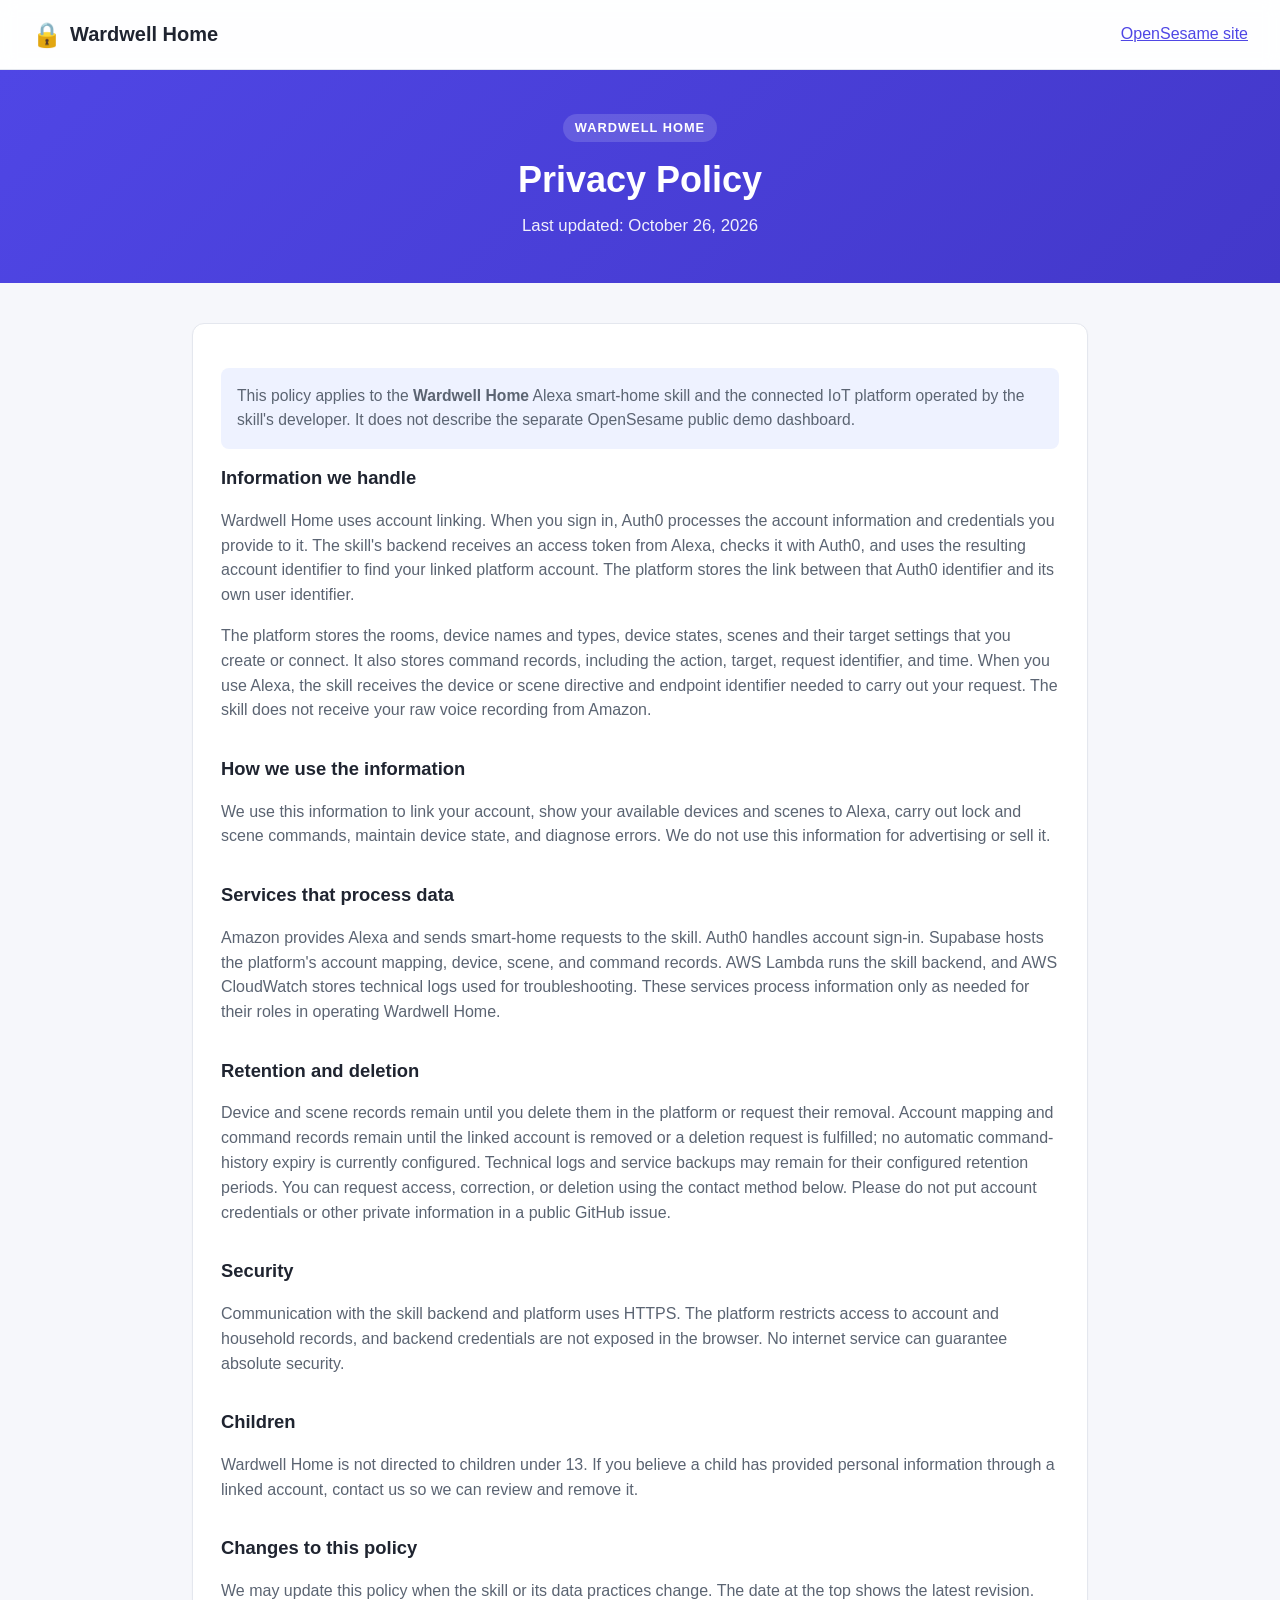
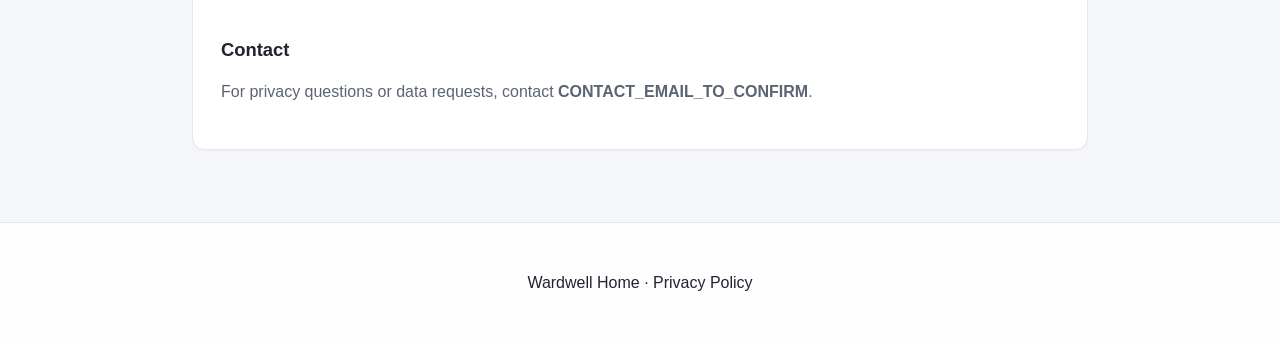
==== wardwell-privacy.html @ 1fcfd67d "Draft Wardwell Home privacy policy" ====
<!doctype html>
<html lang="en">
<head>
  <meta charset="utf-8">
  <meta name="viewport" content="width=device-width, initial-scale=1">
  <meta name="color-scheme" content="light dark">
  <title>Wardwell Home Privacy Policy</title>
  <meta name="description" content="How Wardwell Home handles account, device, scene, and Alexa request data.">
  <link rel="stylesheet" href="styles.css">
</head>
<body>
  <header class="site-header">
    <div class="brand"><span class="brand-icon" aria-hidden="true">🔒</span><span class="brand-name">Wardwell Home</span></div>
    <nav class="tabs" aria-label="Site"><a href="index.html">OpenSesame site</a></nav>
  </header>
  <section class="hero hero-compact">
    <div class="hero-inner">
      <span class="eyebrow">Wardwell Home</span>
      <h1>Privacy Policy</h1>
      <p class="hero-sub">Last updated: October 26, 2026</p>
    </div>
  </section>
  <main class="container">
    <section class="panel policy">
      <p class="policy-lede">This policy applies to the <strong>Wardwell Home</strong> Alexa smart-home skill and the connected IoT platform operated by the skill's developer. It does not describe the separate OpenSesame public demo dashboard.</p>

      <h2>Information we handle</h2>
      <p>Wardwell Home uses account linking. When you sign in, Auth0 processes the account information and credentials you provide to it. The skill's backend receives an access token from Alexa, checks it with Auth0, and uses the resulting account identifier to find your linked platform account. The platform stores the link between that Auth0 identifier and its own user identifier.</p>
      <p>The platform stores the rooms, device names and types, device states, scenes and their target settings that you create or connect. It also stores command records, including the action, target, request identifier, and time. When you use Alexa, the skill receives the device or scene directive and endpoint identifier needed to carry out your request. The skill does not receive your raw voice recording from Amazon.</p>

      <h2>How we use the information</h2>
      <p>We use this information to link your account, show your available devices and scenes to Alexa, carry out lock and scene commands, maintain device state, and diagnose errors. We do not use this information for advertising or sell it.</p>

      <h2>Services that process data</h2>
      <p>Amazon provides Alexa and sends smart-home requests to the skill. Auth0 handles account sign-in. Supabase hosts the platform's account mapping, device, scene, and command records. AWS Lambda runs the skill backend, and AWS CloudWatch stores technical logs used for troubleshooting. These services process information only as needed for their roles in operating Wardwell Home.</p>

      <h2>Retention and deletion</h2>
      <p>Device and scene records remain until you delete them in the platform or request their removal. Account mapping and command records remain until the linked account is removed or a deletion request is fulfilled; no automatic command-history expiry is currently configured. Technical logs and service backups may remain for their configured retention periods. You can request access, correction, or deletion using the contact method below. Please do not put account credentials or other private information in a public GitHub issue.</p>

      <h2>Security</h2>
      <p>Communication with the skill backend and platform uses HTTPS. The platform restricts access to account and household records, and backend credentials are not exposed in the browser. No internet service can guarantee absolute security.</p>

      <h2>Children</h2>
      <p>Wardwell Home is not directed to children under 13. If you believe a child has provided personal information through a linked account, contact us so we can review and remove it.</p>

      <h2>Changes to this policy</h2>
      <p>We may update this policy when the skill or its data practices change. The date at the top shows the latest revision.</p>

      <h2>Contact</h2>
      <p>For privacy questions or data requests, contact <strong>CONTACT_EMAIL_TO_CONFIRM</strong>.</p>
    </section>
  </main>
  <footer class="site-footer"><div class="container footer-inner"><p>Wardwell Home · Privacy Policy</p></div></footer>
</body>
</html>
---- styles.css ----
:root {
  --brand: #4f46e5;
  --brand-dark: #4338ca;
  --brand-light: #eef2ff;
  --ink: #1f2430;
  --ink-soft: #5b6472;
  --bg: #f6f7fb;
  --card-bg: #ffffff;
  --border: #e4e7ee;
  --danger: #dc2626;
  --danger-dark: #b91c1c;
  --good: #16a34a;
  --good-bg: #dcfce7;
  --neutral: #94a3b8;
  --neutral-bg: #eef1f6;
  --blob-1: #818cf8;
  --blob-2: #f0abfc;
  --blob-3: #67e8f9;
  --radius: 12px;
}

/* Dark mode: system preference (unless explicitly overridden to light) */
@media (prefers-color-scheme: dark) {
  :root:not([data-theme="light"]) {
    --brand: #818cf8;
    --brand-dark: #6366f1;
    --brand-light: #1e2247;
    --ink: #e8eaf1;
    --ink-soft: #9aa3b5;
    --bg: #0f1117;
    --card-bg: #161923;
    --border: #262b3a;
    --danger: #f87171;
    --danger-dark: #ef4444;
    --good: #4ade80;
    --good-bg: #113322;
    --neutral: #6b7385;
    --neutral-bg: #1c2130;
    --blob-1: #4338ca;
    --blob-2: #86198f;
    --blob-3: #155e75;
  }
}

/* Dark mode: explicit toggle */
:root[data-theme="dark"] {
  --brand: #818cf8;
  --brand-dark: #6366f1;
  --brand-light: #1e2247;
  --ink: #e8eaf1;
  --ink-soft: #9aa3b5;
  --bg: #0f1117;
  --card-bg: #161923;
  --border: #262b3a;
  --danger: #f87171;
  --danger-dark: #ef4444;
  --good: #4ade80;
  --good-bg: #113322;
  --neutral: #6b7385;
  --neutral-bg: #1c2130;
  --blob-1: #4338ca;
  --blob-2: #86198f;
  --blob-3: #155e75;
}

* {
  box-sizing: border-box;
}

html {
  background: var(--bg);
}

body {
  margin: 0;
  font-family: -apple-system, BlinkMacSystemFont, "Segoe UI", Roboto, Helvetica, Arial, sans-serif;
  background: var(--bg);
  color: var(--ink);
  line-height: 1.55;
  min-height: 100vh;
  position: relative;
  overflow-x: hidden;
  transition: background 0.2s ease, color 0.2s ease;
}

/* Decorative background: soft blurred blobs + subtle dot grid */
body::before {
  content: "";
  position: fixed;
  inset: 0;
  z-index: -2;
  background-image:
    radial-gradient(circle at 12% 8%, var(--blob-1) 0%, transparent 32%),
    radial-gradient(circle at 88% 15%, var(--blob-2) 0%, transparent 30%),
    radial-gradient(circle at 50% 95%, var(--blob-3) 0%, transparent 35%);
  opacity: 0.18;
  filter: blur(60px);
}

body::after {
  content: "";
  position: fixed;
  inset: 0;
  z-index: -1;
  background-image: radial-gradient(var(--border) 1px, transparent 1px);
  background-size: 22px 22px;
  opacity: 0.5;
}

a {
  color: var(--brand);
}

/* Header */
.site-header {
  display: flex;
  align-items: center;
  justify-content: space-between;
  padding: 1rem 2rem;
  background: color-mix(in srgb, var(--card-bg) 88%, transparent);
  backdrop-filter: blur(8px);
  border-bottom: 1px solid var(--border);
  position: sticky;
  top: 0;
  z-index: 10;
}

.brand {
  display: flex;
  align-items: center;
  gap: 0.5rem;
  font-weight: 700;
  font-size: 1.25rem;
}

.brand-icon {
  font-size: 1.5rem;
}

.tabs {
  display: flex;
  align-items: center;
  gap: 0.5rem;
}

.tab-btn {
  background: transparent;
  border: none;
  padding: 0.55rem 1rem;
  border-radius: 8px;
  font-size: 0.95rem;
  font-weight: 600;
  color: var(--ink-soft);
  cursor: pointer;
  transition: background 0.15s ease, color 0.15s ease;
}

.tab-btn:hover {
  background: var(--brand-light);
  color: var(--brand-dark);
}

.tab-btn.active {
  background: var(--brand);
  color: #fff;
}

.theme-toggle {
  border: 1px solid var(--border);
  background: var(--card-bg);
  border-radius: 999px;
  width: 2.25rem;
  height: 2.25rem;
  font-size: 1rem;
  cursor: pointer;
  margin-left: 0.5rem;
  display: inline-flex;
  align-items: center;
  justify-content: center;
  transition: background 0.15s ease, border-color 0.15s ease;
}

.theme-toggle:hover {
  background: var(--brand-light);
  border-color: var(--brand);
}

/* Hero */
.hero {
  background: linear-gradient(135deg, var(--brand) 0%, var(--brand-dark) 100%);
  color: #fff;
  padding: 4rem 2rem;
  text-align: center;
}

.hero-compact {
  padding: 2.75rem 2rem;
}

.hero-inner {
  max-width: 640px;
  margin: 0 auto;
}

.eyebrow {
  display: inline-block;
  font-size: 0.8rem;
  font-weight: 700;
  letter-spacing: 0.08em;
  text-transform: uppercase;
  background: rgba(255, 255, 255, 0.15);
  padding: 0.25rem 0.75rem;
  border-radius: 999px;
  margin-bottom: 1rem;
}

.hero h1 {
  margin: 0 0 0.75rem;
  font-size: 2.25rem;
  line-height: 1.2;
}

.hero-sub {
  margin: 0;
  font-size: 1.05rem;
  opacity: 0.92;
}

/* Layout */
.container {
  max-width: 960px;
  margin: 0 auto;
  padding: 2.5rem 2rem;
}

/* Feature cards */
.features {
  display: grid;
  grid-template-columns: repeat(auto-fit, minmax(220px, 1fr));
  gap: 1.25rem;
  margin-bottom: 2.5rem;
}

.feature-card {
  background: var(--card-bg);
  border: 1px solid var(--border);
  border-radius: var(--radius);
  padding: 1.5rem;
  text-align: center;
  transition: transform 0.15s ease, box-shadow 0.15s ease;
}

.feature-card:hover {
  transform: translateY(-2px);
  box-shadow: 0 8px 20px rgba(16, 24, 40, 0.08);
}

.feature-icon {
  font-size: 1.75rem;
  display: block;
  margin-bottom: 0.5rem;
}

.feature-card h3 {
  margin: 0 0 0.4rem;
  font-size: 1.05rem;
}

.feature-card p {
  margin: 0;
  color: var(--ink-soft);
  font-size: 0.92rem;
}

/* Panel / dashboard */
.panel {
  background: var(--card-bg);
  border: 1px solid var(--border);
  border-radius: var(--radius);
  padding: 1.75rem;
  box-shadow: 0 1px 2px rgba(16, 24, 40, 0.04);
}

.status-banner {
  background: var(--brand-light);
  color: var(--brand-dark);
  border-radius: 8px;
  padding: 0.6rem 1rem;
  font-size: 0.9rem;
  margin-bottom: 1rem;
}

.status-banner:empty {
  display: none;
}

/* Stat tiles */
.stats-row {
  display: grid;
  grid-template-columns: repeat(auto-fit, minmax(140px, 1fr));
  gap: 0.85rem;
  margin-bottom: 1.5rem;
}

.stats-row:empty {
  display: none;
}

.stat-tile {
  background: var(--neutral-bg);
  border: 1px solid var(--border);
  border-radius: 10px;
  padding: 0.9rem 1rem;
  display: flex;
  flex-direction: column;
  gap: 0.15rem;
}

.stat-value {
  font-size: 1.5rem;
  font-weight: 700;
  display: inline-flex;
  align-items: center;
  gap: 0.4rem;
}

.stat-label {
  font-size: 0.78rem;
  color: var(--ink-soft);
  font-weight: 600;
  text-transform: uppercase;
  letter-spacing: 0.03em;
}

.status-dot {
  width: 0.6rem;
  height: 0.6rem;
  border-radius: 50%;
  display: inline-block;
}

.status-dot.status-on {
  background: var(--good);
  box-shadow: 0 0 0 3px var(--good-bg);
}

.status-dot.status-off {
  background: var(--neutral);
  box-shadow: 0 0 0 3px var(--neutral-bg);
}

.action-bar {
  display: flex;
  gap: 0.6rem;
  margin-bottom: 1.25rem;
  flex-wrap: wrap;
}

.btn {
  border: 1px solid var(--border);
  background: var(--card-bg);
  color: var(--ink);
  padding: 0.55rem 1rem;
  border-radius: 8px;
  font-size: 0.9rem;
  font-weight: 600;
  cursor: pointer;
  transition: background 0.15s ease, border-color 0.15s ease;
}

.btn:hover {
  background: var(--brand-light);
  border-color: var(--brand);
}

.btn-primary {
  background: var(--brand);
  border-color: var(--brand);
  color: #fff;
}

.btn-primary:hover {
  background: var(--brand-dark);
  border-color: var(--brand-dark);
}

.btn-danger {
  color: var(--danger);
  border-color: var(--danger);
}

.btn-danger:hover {
  background: color-mix(in srgb, var(--danger) 12%, transparent);
  border-color: var(--danger-dark);
}

/* Device grid */
.device-grid {
  display: grid;
  grid-template-columns: repeat(auto-fill, minmax(220px, 1fr));
  gap: 1rem;
  margin-top: 1rem;
}

.device-card {
  border: 1px solid var(--border);
  border-radius: 10px;
  padding: 1rem;
  background: var(--neutral-bg);
}

.device-card-title {
  display: flex;
  align-items: center;
  justify-content: space-between;
  margin-bottom: 0.4rem;
}

.device-type {
  font-size: 0.75rem;
  color: var(--ink-soft);
  border: 1px solid var(--border);
  border-radius: 999px;
  padding: 0.1rem 0.5rem;
}

.device-state {
  font-size: 0.85rem;
  color: var(--ink-soft);
  margin-bottom: 0.75rem;
  text-transform: capitalize;
  display: flex;
  align-items: center;
  gap: 0.4rem;
}

.device-actions {
  display: flex;
  gap: 0.5rem;
}

.form-row {
  display: flex;
  gap: 0.6rem;
  flex-wrap: wrap;
  align-items: center;
}

.form-row input,
.form-row select {
  padding: 0.55rem 0.75rem;
  border: 1px solid var(--border);
  border-radius: 8px;
  font-size: 0.9rem;
  background: var(--card-bg);
  color: var(--ink);
}

/* Privacy policy */
.policy h2 {
  margin-top: 2rem;
  font-size: 1.15rem;
  scroll-margin-top: 5rem;
}

.policy h2:first-of-type {
  margin-top: 0.5rem;
}

.policy p {
  color: var(--ink-soft);
}

.policy-lede {
  background: var(--brand-light);
  color: var(--ink);
  border-radius: 8px;
  padding: 1rem;
  font-size: 0.98rem;
}

.policy ul {
  color: var(--ink-soft);
  padding-left: 1.25rem;
}

.policy-toc {
  display: flex;
  flex-wrap: wrap;
  gap: 0.5rem 1rem;
  align-items: center;
  background: var(--neutral-bg);
  border: 1px solid var(--border);
  border-radius: 8px;
  padding: 0.85rem 1rem;
  margin: 1.25rem 0;
  font-size: 0.85rem;
}

.policy-toc-label {
  font-weight: 700;
  color: var(--ink-soft);
  text-transform: uppercase;
  font-size: 0.72rem;
  letter-spacing: 0.05em;
  margin-right: 0.25rem;
}

/* Footer */
.site-footer {
  border-top: 1px solid var(--border);
  background: color-mix(in srgb, var(--card-bg) 88%, transparent);
  margin-top: 2rem;
}

.footer-inner {
  display: flex;
  flex-direction: column;
  gap: 0.75rem;
  align-items: center;
  text-align: center;
  padding: 2rem;
}

.built-with {
  display: flex;
  flex-direction: column;
  align-items: center;
  gap: 0.5rem;
}

.built-with-label {
  font-size: 0.75rem;
  font-weight: 700;
  text-transform: uppercase;
  letter-spacing: 0.05em;
  color: var(--ink-soft);
}

.tech-logos {
  display: flex;
  flex-wrap: wrap;
  justify-content: center;
  gap: 0.5rem;
}

.tech-chip {
  border: 1px solid var(--border);
  border-radius: 999px;
  padding: 0.3rem 0.8rem;
  font-size: 0.8rem;
  color: var(--ink-soft);
  background: var(--neutral-bg);
}

.copyright {
  margin: 0;
  font-size: 0.8rem;
  color: var(--ink-soft);
}

/* Misc legacy elements */
textarea {
  width: 100%;
  font-family: monospace;
  background: var(--card-bg);
  color: var(--ink);
  border: 1px solid var(--border);
  border-radius: 8px;
}

pre {
  background: #111;
  color: lime;
  padding: 1rem;
  white-space: pre-wrap;
  border-radius: 8px;
}
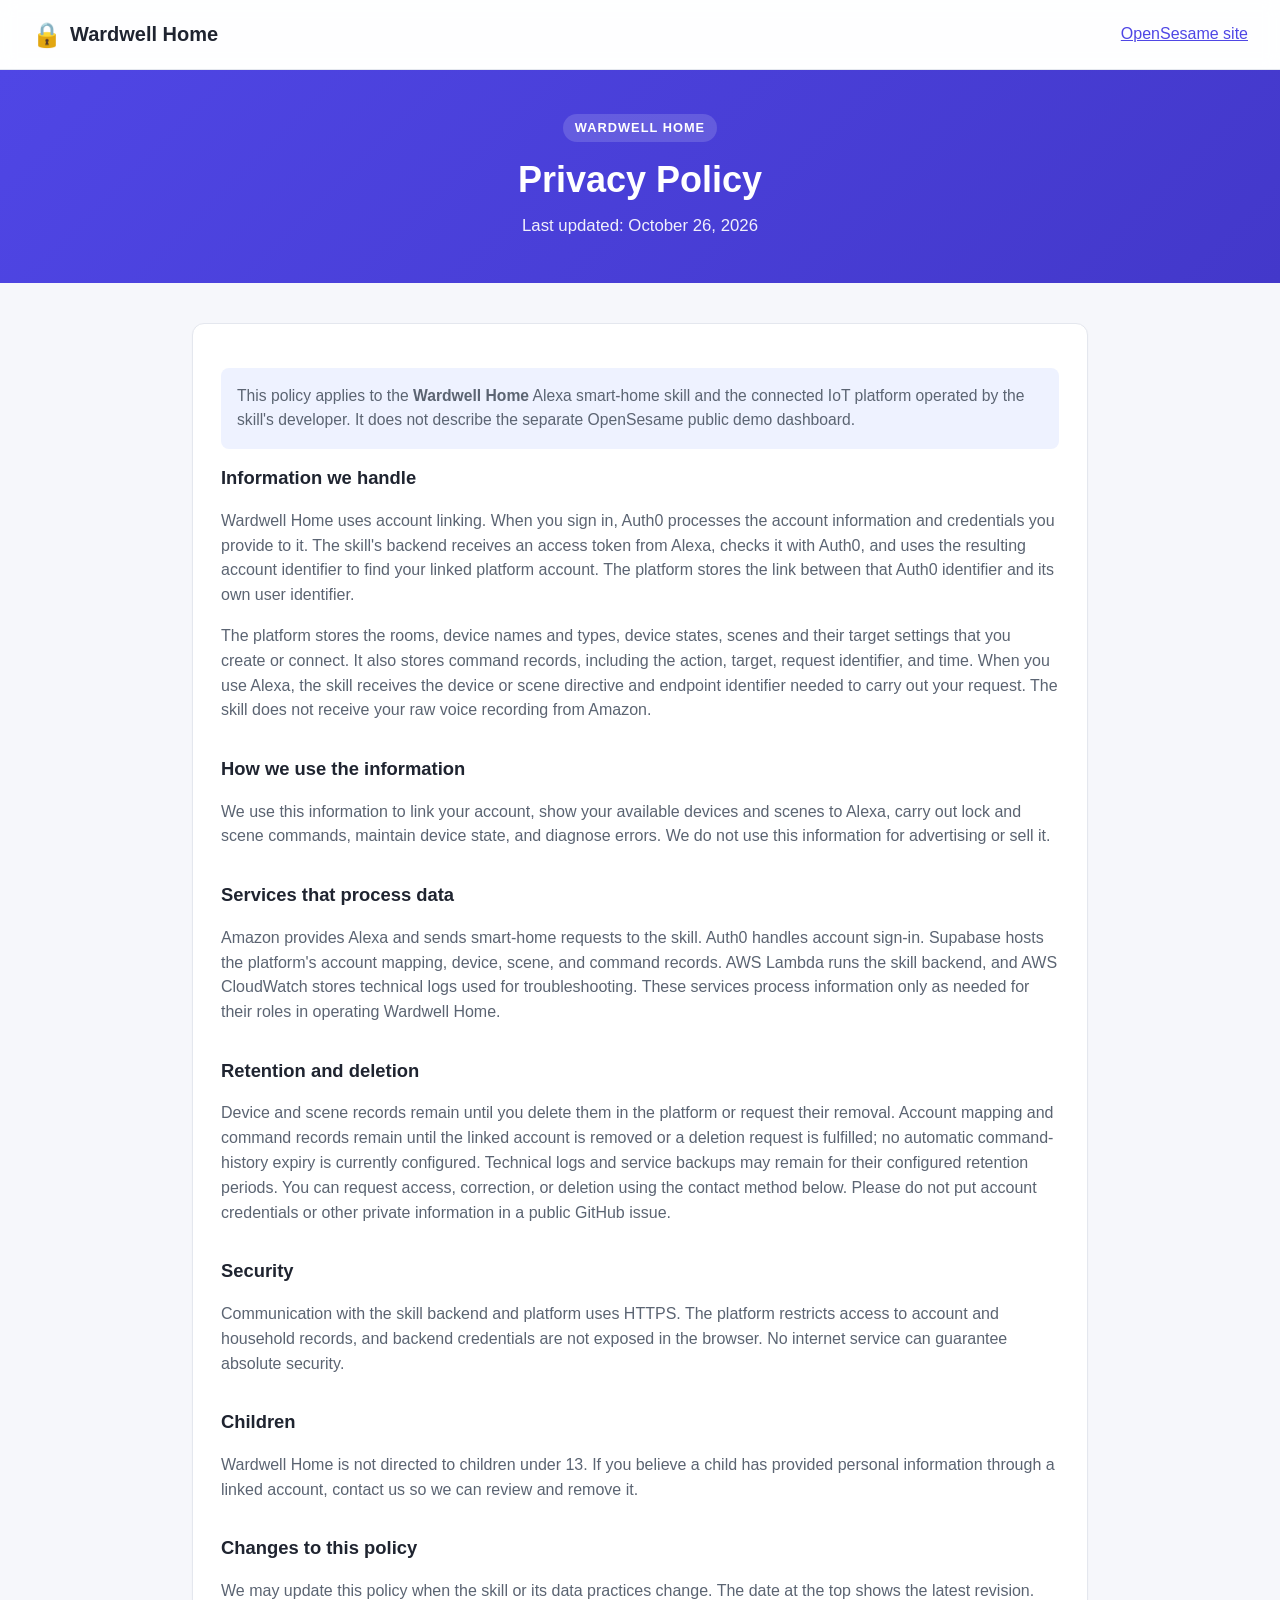
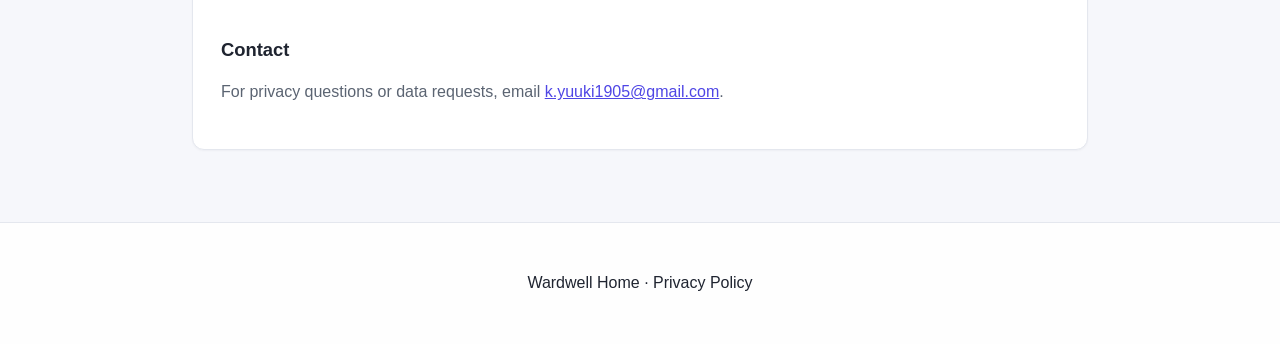
==== commit e909c549: "Add Wardwell privacy contact email" ====
--- a/wardwell-privacy.html
+++ b/wardwell-privacy.html
@@ -47,7 +47,7 @@
       <p>We may update this policy when the skill or its data practices change. The date at the top shows the latest revision.</p>
 
       <h2>Contact</h2>
-      <p>For privacy questions or data requests, contact <strong>CONTACT_EMAIL_TO_CONFIRM</strong>.</p>
+      <p>For privacy questions or data requests, email <a href="mailto:k.yuuki1905@gmail.com">k.yuuki1905@gmail.com</a>.</p>
     </section>
   </main>
   <footer class="site-footer"><div class="container footer-inner"><p>Wardwell Home · Privacy Policy</p></div></footer>
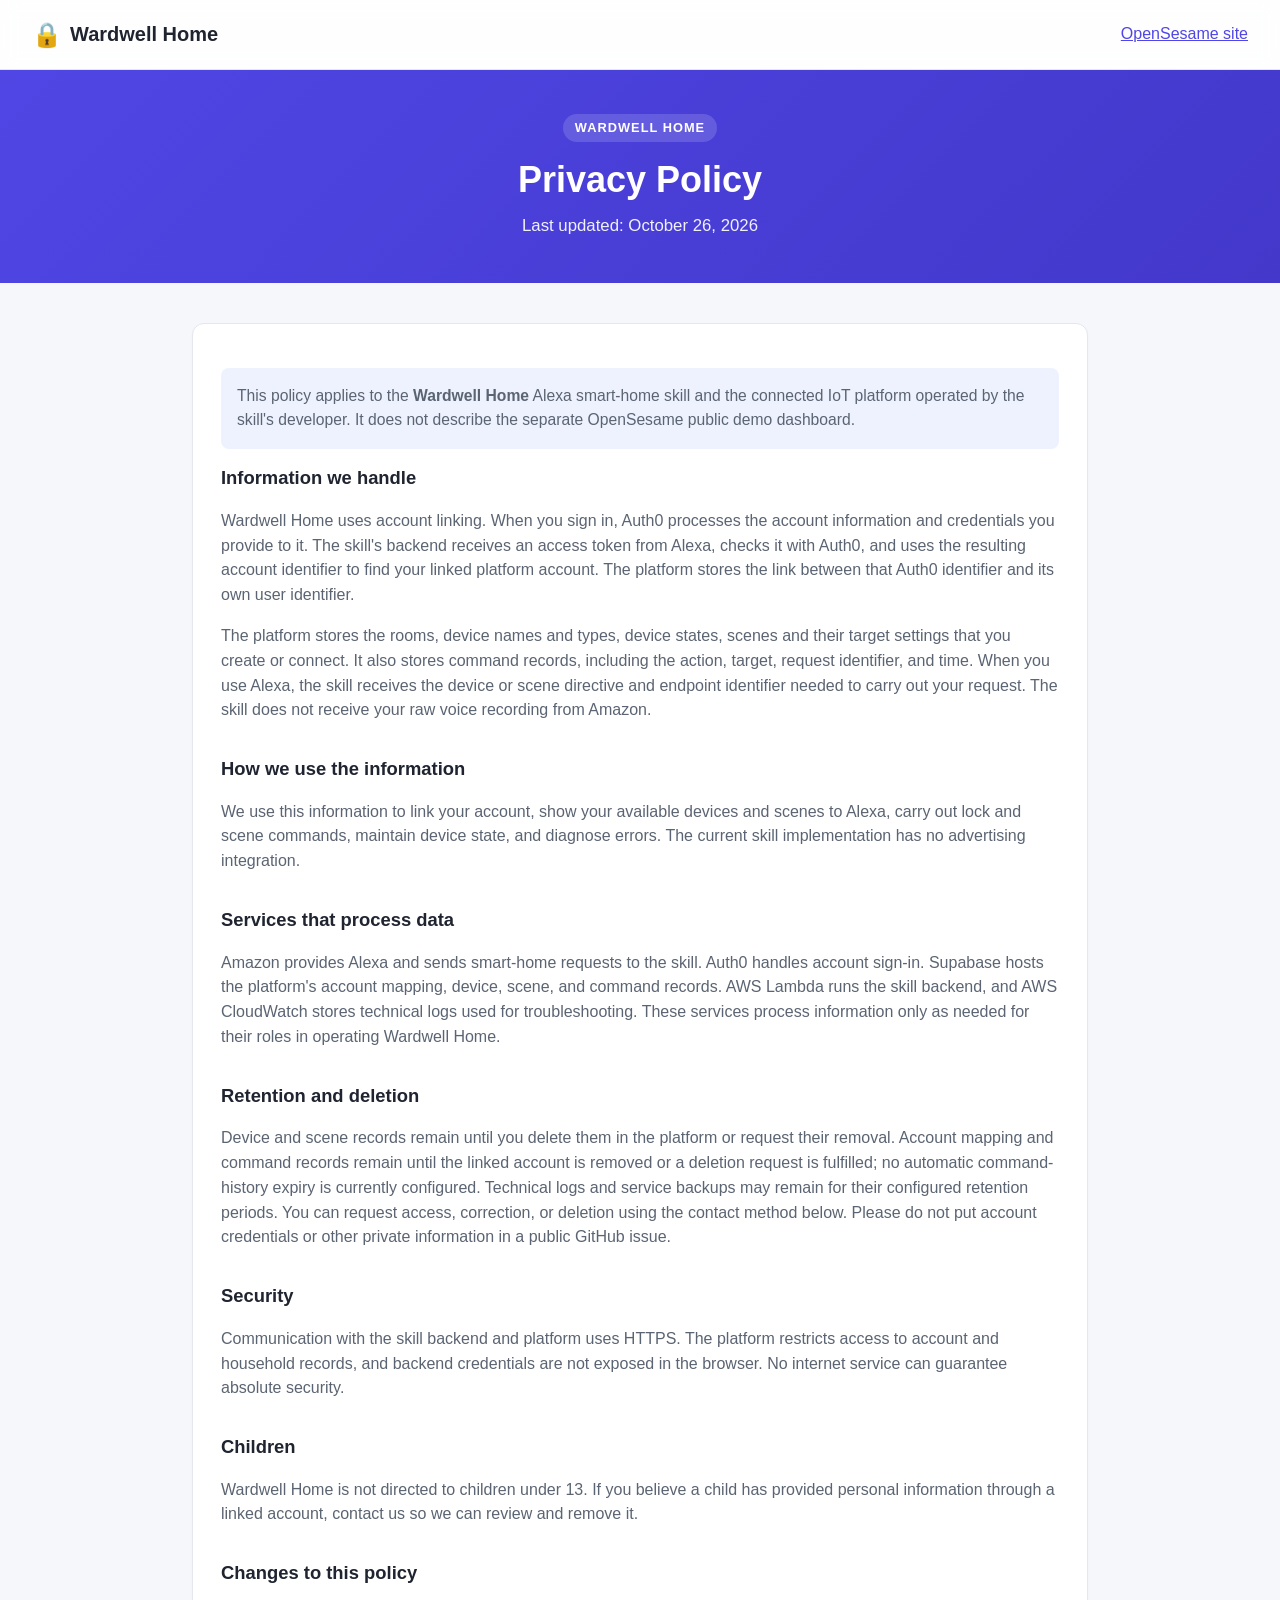
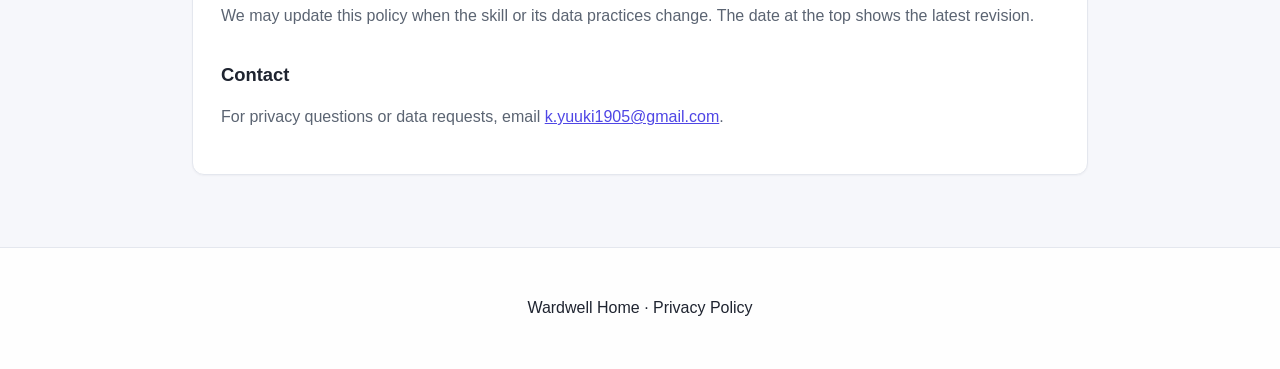
==== commit 63a45875: "Align policy claims with current skill implementation" ====
--- a/wardwell-privacy.html
+++ b/wardwell-privacy.html
@@ -29,7 +29,7 @@
       <p>The platform stores the rooms, device names and types, device states, scenes and their target settings that you create or connect. It also stores command records, including the action, target, request identifier, and time. When you use Alexa, the skill receives the device or scene directive and endpoint identifier needed to carry out your request. The skill does not receive your raw voice recording from Amazon.</p>
 
       <h2>How we use the information</h2>
-      <p>We use this information to link your account, show your available devices and scenes to Alexa, carry out lock and scene commands, maintain device state, and diagnose errors. We do not use this information for advertising or sell it.</p>
+      <p>We use this information to link your account, show your available devices and scenes to Alexa, carry out lock and scene commands, maintain device state, and diagnose errors. The current skill implementation has no advertising integration.</p>
 
       <h2>Services that process data</h2>
       <p>Amazon provides Alexa and sends smart-home requests to the skill. Auth0 handles account sign-in. Supabase hosts the platform's account mapping, device, scene, and command records. AWS Lambda runs the skill backend, and AWS CloudWatch stores technical logs used for troubleshooting. These services process information only as needed for their roles in operating Wardwell Home.</p>
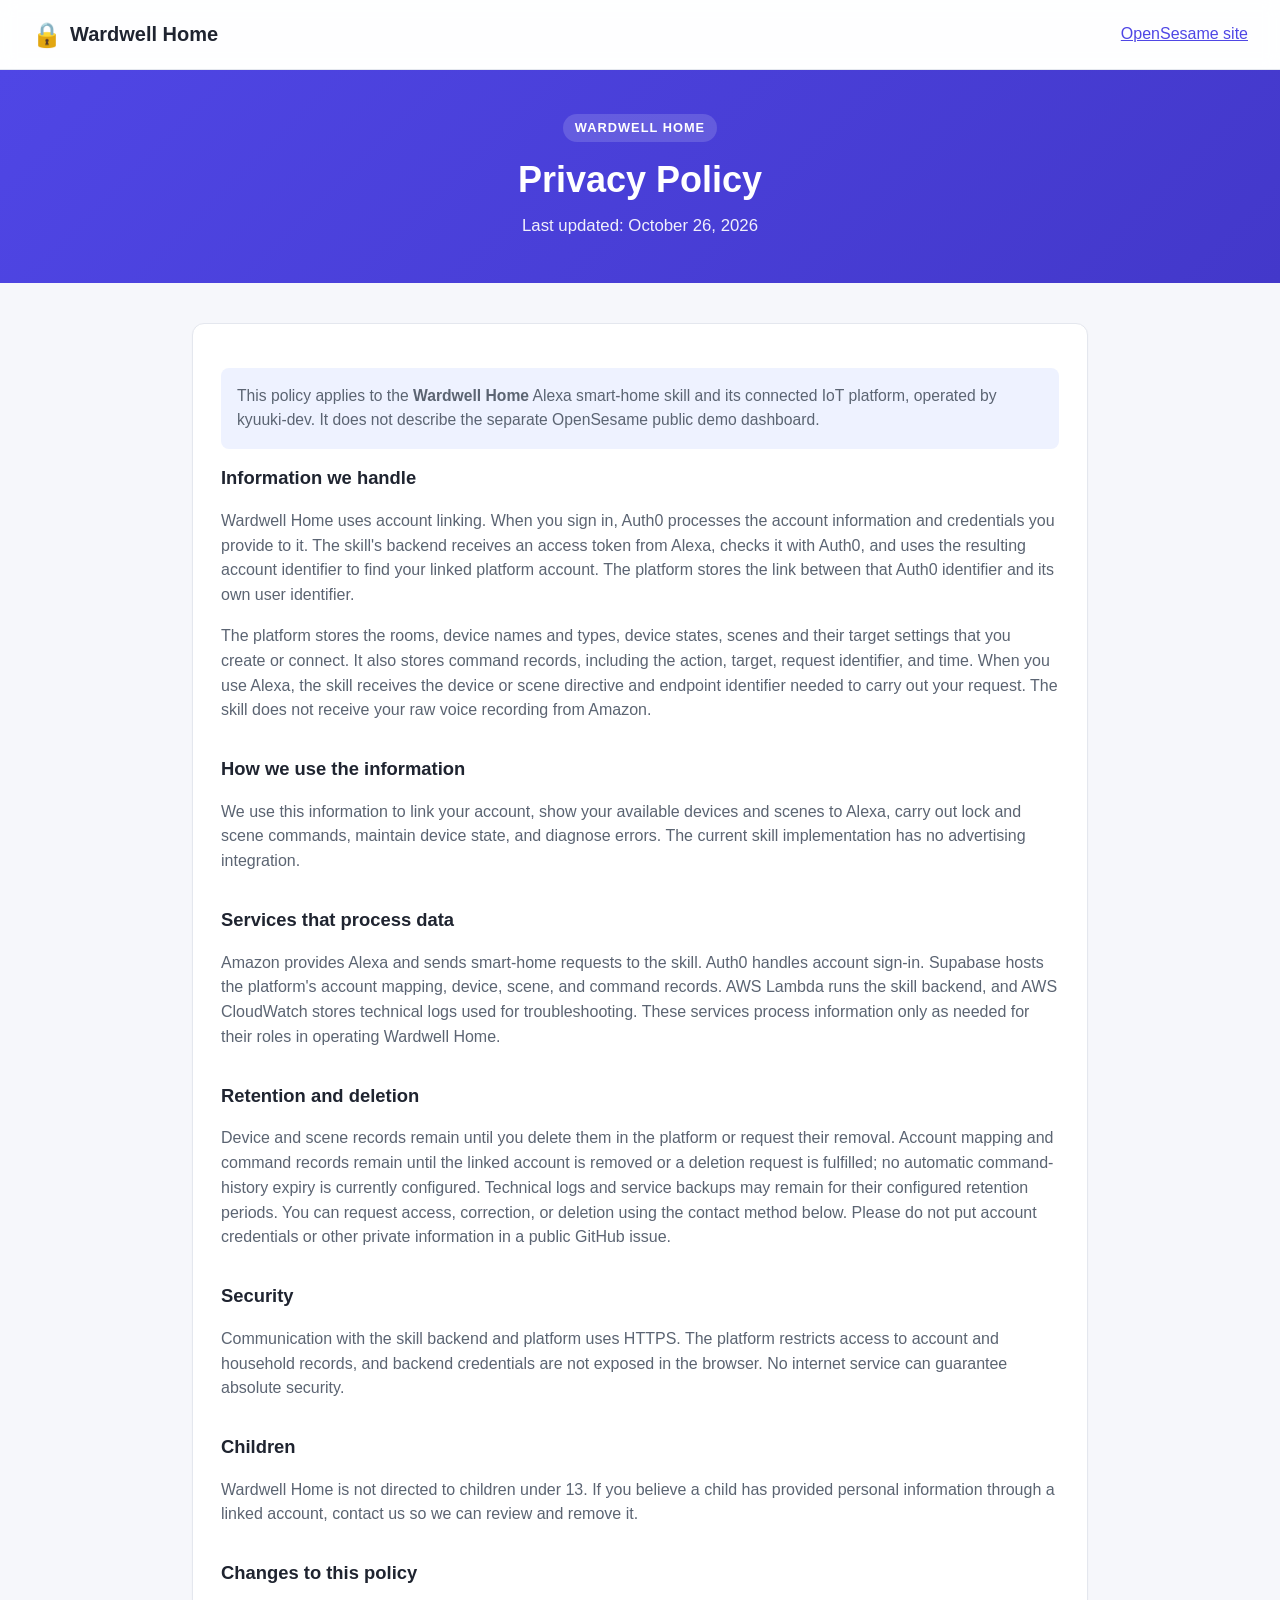
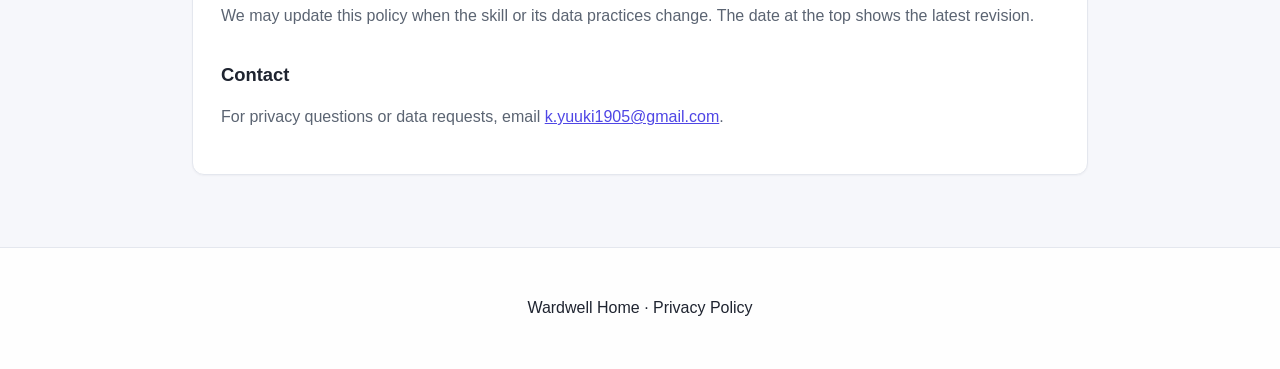
==== commit c2854e26: "Identify Wardwell policy operator" ====
--- a/wardwell-privacy.html
+++ b/wardwell-privacy.html
@@ -22,7 +22,7 @@
   </section>
   <main class="container">
     <section class="panel policy">
-      <p class="policy-lede">This policy applies to the <strong>Wardwell Home</strong> Alexa smart-home skill and the connected IoT platform operated by the skill's developer. It does not describe the separate OpenSesame public demo dashboard.</p>
+      <p class="policy-lede">This policy applies to the <strong>Wardwell Home</strong> Alexa smart-home skill and its connected IoT platform, operated by kyuuki-dev. It does not describe the separate OpenSesame public demo dashboard.</p>
 
       <h2>Information we handle</h2>
       <p>Wardwell Home uses account linking. When you sign in, Auth0 processes the account information and credentials you provide to it. The skill's backend receives an access token from Alexa, checks it with Auth0, and uses the resulting account identifier to find your linked platform account. The platform stores the link between that Auth0 identifier and its own user identifier.</p>
